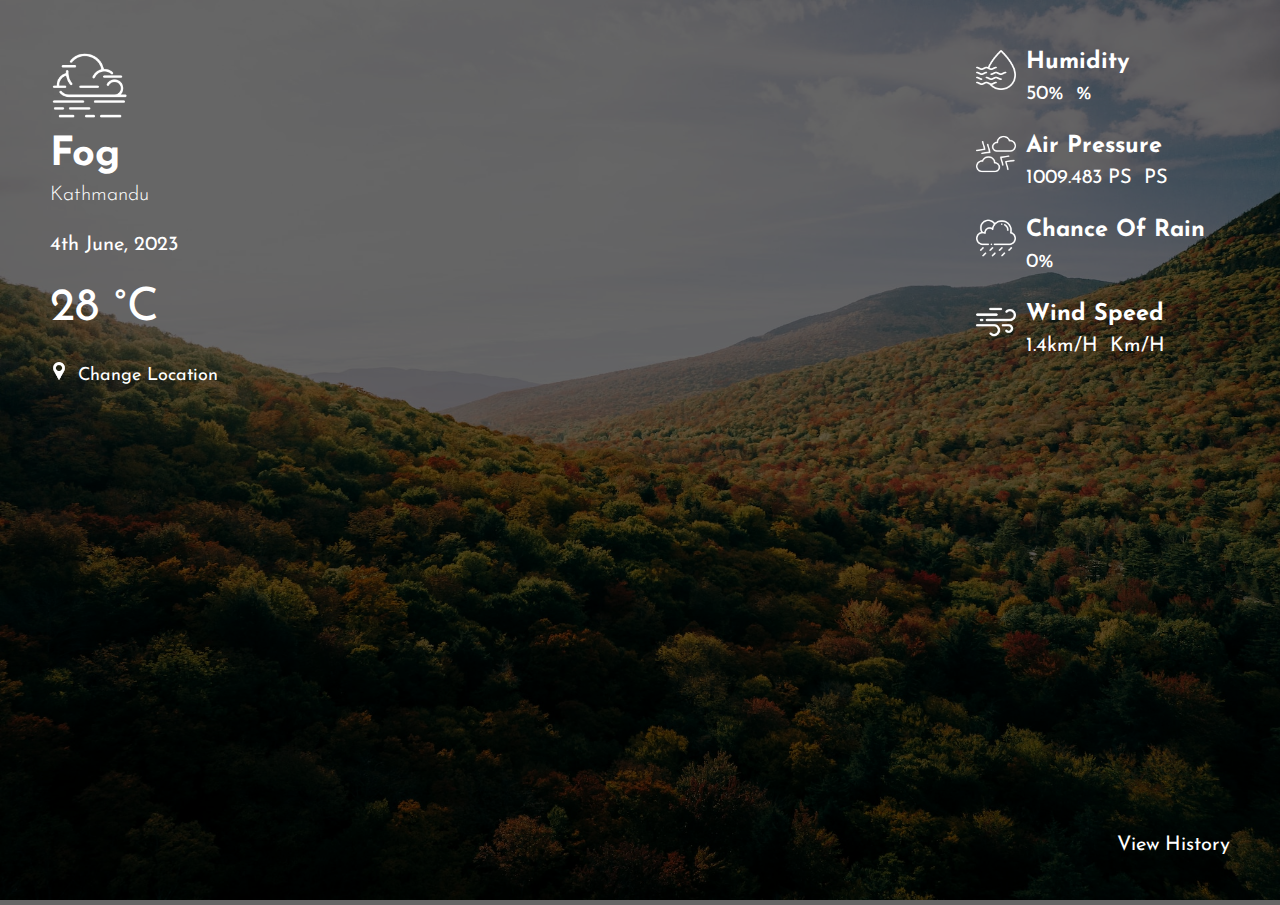
==== index.html @ b2d06ca7 "initial single location" ====
<!DOCTYPE html>
<html>
    <head>
        <meta charset="utf-8">
        <meta http-equiv="X-UA-Compatible" content="IE=edge">
        <title></title>
        <meta name="description" content="">
        <!-- google font -->
        <link rel="preconnect" href="https://fonts.googleapis.com">
<link rel="preconnect" href="https://fonts.gstatic.com" crossorigin>
<link href="https://fonts.googleapis.com/css2?family=Josefin+Sans:wght@300;400;600;700&display=swap" rel="stylesheet">
        <meta name="viewport" content="width=device-width, initial-scale=1">
        <link rel="stylesheet" href="style.css">
    </head>
    <body>
        <header>
            onecall API 
        </header>
        <main>
            <section class="ph-backgorund">
                <img src="img/banner.jpg" alt="">
            </section>
            <section class="ph-main">
                <div class="ph-main__summary">
                    <div class="ph-main__head">
                        <img src="img/fog.png" alt="">
                        <div class="ph-main__head--content">
                            <h1 id="ph-current-weather">
                                fog
                            </h1>
                            <h2 id="ph-current-location">    
                                Kathmandu
                            </h2>
                            <span id="ph-date">4th June, 2023</span>

                            
                        </div>
                    </div>
                    <div class="ph-main__content">
                        <p id="ph-current-temp">
                            28 
                        </p>
                        <a href="javascript:void(0)" id="ph-search-trigger"><img src="img/pin.png" alt="">Change Location</a>
                        <form action="" class="ph-hide">
                            <input type="text">
                            <input type="submit">
                        </form>
                    </div>
                    <div class="ph-main__detail">
                        <div class="ph-main__detail--item">
                            <div class="ph-main__detail--icon">
                                <img src="img/humidity.png" alt="">
                            </div>
                            <div class="ph-main__detail--content">
                                <h3>
                                    Humidity
                                </h3>
                                <p id="humidity">
                                    50%
                                </p>
                            </div>
                        </div>
                        <div class="ph-main__detail--item">
                            <div class="ph-main__detail--icon">
                                <img src="img/pressure.png" alt="">
                            </div>
                            <div class="ph-main__detail--content">
                                <h3>
                                    Air Pressure
                                </h3>
                                <p id="air-pressure">
                                    1009.483 PS
                                </p>
                            </div>
                        </div>
                        <div class="ph-main__detail--item">
                            <div class="ph-main__detail--icon">
                                <img src="img/slight-rain.png" alt="">
                            </div>
                            <div class="ph-main__detail--content">
                                <h3>
                                    Chance of Rain
                                </h3>
                                <p id="rain">
                                    0%
                                </p>
                            </div>
                        </div>
                        <div class="ph-main__detail--item">
                            <div class="ph-main__detail--icon">
                                <img src="img/wind.png" alt="">
                            </div>
                            <div class="ph-main__detail--content">
                                <h3>
                                    Wind Speed
                                </h3>
                                <p id="wind-speed">
                                    1.4km/h
                                </p>
                            </div>
                        </div>
                    </div>
                </div>
                <div class="ph-history">
                    <a href="javascript:void(0)" id="ph-history-trigger">View History</a>
                    <div class="ph-history__wrapper">
                        <div class="ph-history__item">
                            
                        </div>
                    </div>
                </div>
            </section>
        </main>
        <footer>

        </footer>
        <script src="main.js"></script>
    </body>
</html>

<!-- naming>> UID_NAME. -->
<!-- uml digram >> collected pdf prefered with naming convetion or indivisual png file -->
<!-- API key needs to be your own -->
---- style.css ----
@charset "UTF-8";
body {
  margin: 0;
  color: #fff;
  text-transform: capitalize;
  font-family: 'Josefin Sans', sans-serif;
  font-size: 20px;
}

header {
  display: none;
}

h1,
h2,
h3,
h4,
p {
  margin: 0;
}

.ph-hide {
  display: none;
}

a {
  color: #fff;
  text-decoration: none;
}

a:hover {
  text-decoration: none;
}

img {
  width: 100%;
  height: auto;
}

main {
  position: relative;
}

.ph-backgorund {
  position: relative;
  overflow: hidden;
}

.ph-backgorund img {
  height: 100vh;
  width: 100vw;
}

.ph-backgorund::after {
  content: "";
  position: absolute;
  top: 0;
  left: 0;
  height: 100%;
  width: 100%;
  background-color: rgba(0, 0, 0, 0.6);
}

.ph-main {
  position: absolute;
  z-index: 2;
  top: 0px;
  left: 0px;
  height: 100%;
  width: 100%;
}

.ph-main__summary {
  width: calc(100vw - 75px);
  top: 50px;
  left: 50px;
  position: absolute;
}

.ph-main__head img {
  width: 80px;
}

.ph-main__detail {
  position: absolute;
  right: 50px;
  top: 0;
}

.ph-main__detail h3 {
  margin-bottom: 10px;
}

.ph-main__detail--item {
  display: -webkit-box;
  display: -ms-flexbox;
  display: flex;
  gap: 10px;
}

.ph-main__detail--item:not(:first-of-type) {
  margin-top: 30px;
}

.ph-main__detail--icon {
  width: 40px;
}

.ph-history {
  position: absolute;
  bottom: 50px;
  right: 50px;
}

#ph-search-trigger {
  font-size: 18px;
  margin-top: 30px;
}

#ph-search-trigger img {
  width: 18px;
  margin-right: 10px;
}

#ph-current-location {
  font-weight: 300;
  font-size: 20px;
  margin: 10px 0 30px;
}

#ph-current-location span {
  display: block;
  margin-top: 10px;
}

#ph-current-temp {
  position: relative;
  font-size: 46px;
  margin: 30px 0;
}

#ph-current-temp:after {
  content: " °C";
}

#humidity:after,
#air-pressure:after,
#wind-speed:after {
  margin-left: 6px;
}

#humidity:after {
  content: "%";
}

#air-pressure:after {
  content: "PS";
}

#wind-speed:after {
  content: "km/h";
}
/*# sourceMappingURL=style.css.map */
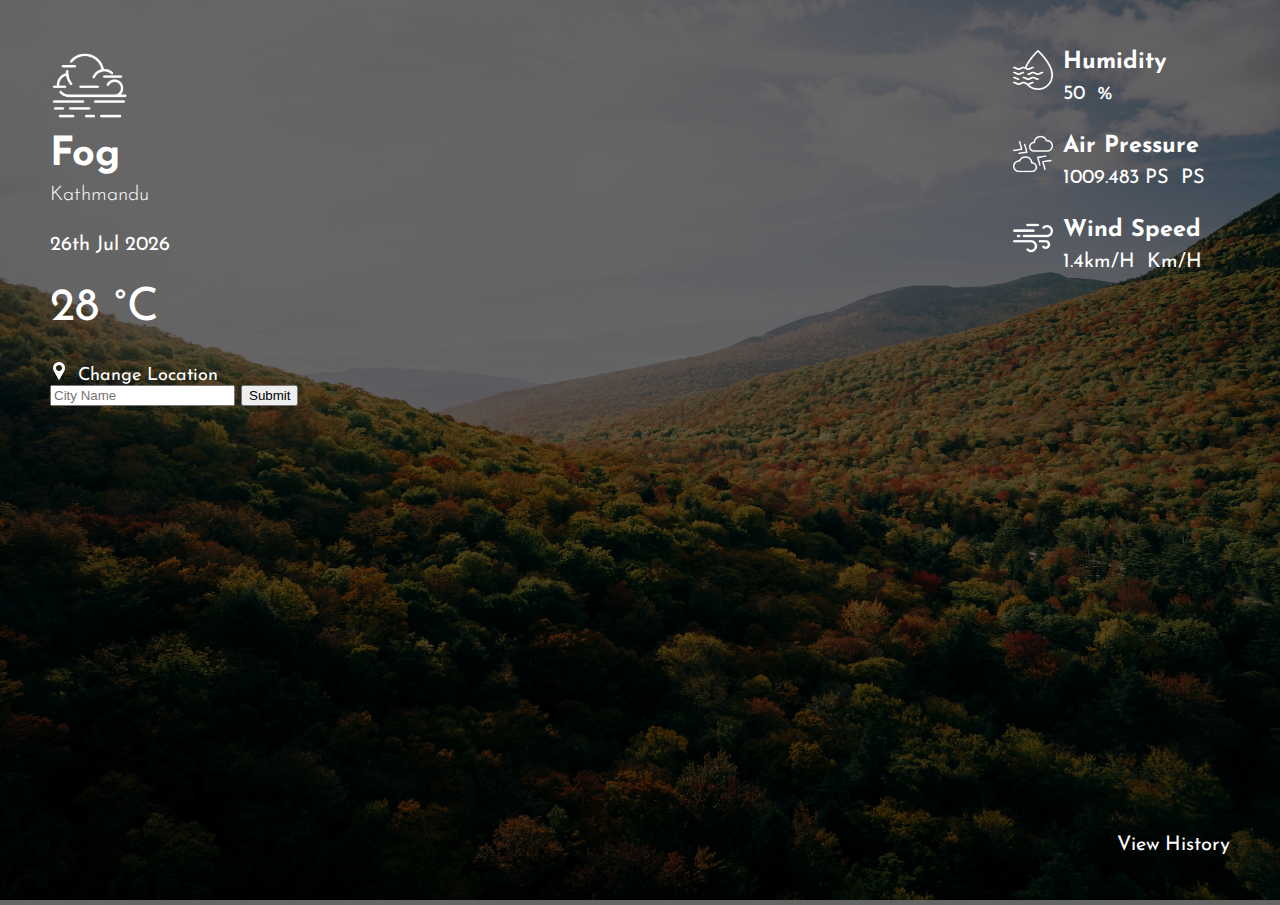
==== commit 15db4e9b: "phase 1.1" ====
--- a/index.html
+++ b/index.html
@@ -23,7 +23,7 @@
             <section class="ph-main">
                 <div class="ph-main__summary">
                     <div class="ph-main__head">
-                        <img src="img/fog.png" alt="">
+                        <img class="ph-main__weather-icon" src="img/fog.png" alt="">
                         <div class="ph-main__head--content">
                             <h1 id="ph-current-weather">
                                 fog
@@ -41,8 +41,8 @@
                             28 
                         </p>
                         <a href="javascript:void(0)" id="ph-search-trigger"><img src="img/pin.png" alt="">Change Location</a>
-                        <form action="" class="ph-hide">
-                            <input type="text">
+                        <form name="search" class="" id="ph-search__wrapper">
+                            <input type="text" placeholder="City Name" name="cityName">
                             <input type="submit">
                         </form>
                     </div>
@@ -56,7 +56,7 @@
                                     Humidity
                                 </h3>
                                 <p id="humidity">
-                                    50%
+                                    50
                                 </p>
                             </div>
                         </div>
@@ -70,19 +70,6 @@
                                 </h3>
                                 <p id="air-pressure">
                                     1009.483 PS
-                                </p>
-                            </div>
-                        </div>
-                        <div class="ph-main__detail--item">
-                            <div class="ph-main__detail--icon">
-                                <img src="img/slight-rain.png" alt="">
-                            </div>
-                            <div class="ph-main__detail--content">
-                                <h3>
-                                    Chance of Rain
-                                </h3>
-                                <p id="rain">
-                                    0%
                                 </p>
                             </div>
                         </div>
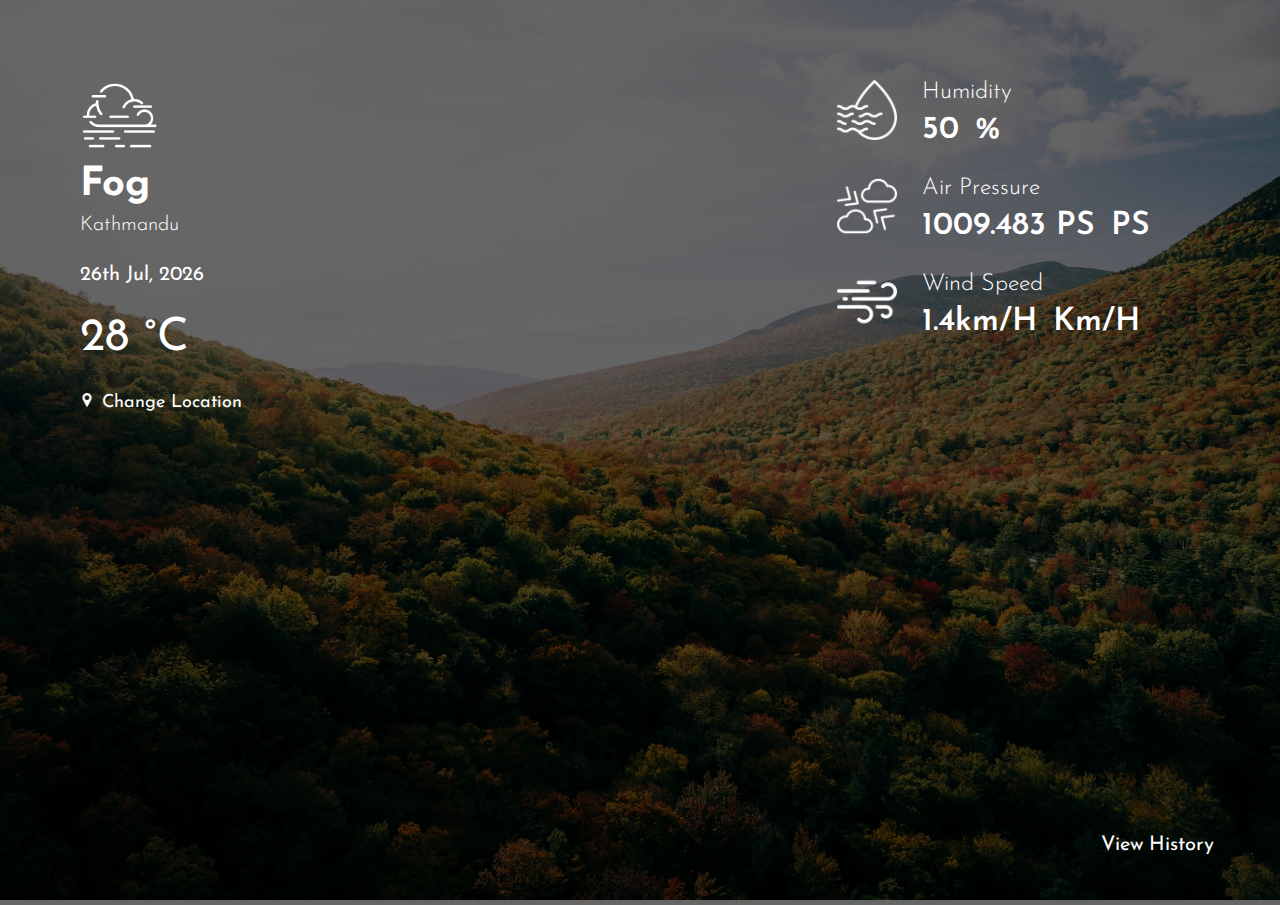
==== commit e6237485: "Final Submittion" ====
--- a/index.html
+++ b/index.html
@@ -23,7 +23,7 @@
             <section class="ph-main">
                 <div class="ph-main__summary">
                     <div class="ph-main__head">
-                        <img class="ph-main__weather-icon" src="img/fog.png" alt="">
+                        <img id="ph-main__weather-icon" src="img/fog.png" alt="">
                         <div class="ph-main__head--content">
                             <h1 id="ph-current-weather">
                                 fog
@@ -40,11 +40,16 @@
                         <p id="ph-current-temp">
                             28 
                         </p>
-                        <a href="javascript:void(0)" id="ph-search-trigger"><img src="img/pin.png" alt="">Change Location</a>
-                        <form name="search" class="" id="ph-search__wrapper">
-                            <input type="text" placeholder="City Name" name="cityName">
-                            <input type="submit">
-                        </form>
+                        <div class="ph-form__wrapper">
+                            <a href="javascript:void(0)" id="ph-search-trigger">
+                                <img src="img/pin.png" alt="">
+                                <span>Change Location</span>
+                            </a>
+                            <form name="search" class="" id="ph-search__wrapper">
+                                <input type="text" placeholder="City Name" name="cityName">
+                                <input type="submit">
+                            </form>
+                        </div>
                     </div>
                     <div class="ph-main__detail">
                         <div class="ph-main__detail--item">
@@ -88,11 +93,16 @@
                         </div>
                     </div>
                 </div>
-                <div class="ph-history">
+                <div class="ph-history ph">
                     <a href="javascript:void(0)" id="ph-history-trigger">View History</a>
-                    <div class="ph-history__wrapper">
-                        <div class="ph-history__item">
-                            
+                    <div class="ph-history__container">
+                        <!-- <span id="ph-history-location"></span> -->
+                        <div class="ph-history__wrapper">
+                            <div class="ph-history__item">
+                                <div class="date">
+
+                                </div>
+                            </div>
                         </div>
                     </div>
                 </div>
@@ -101,6 +111,7 @@
         <footer>
 
         </footer>
+        <script src="https://code.jquery.com/jquery-3.6.0.min.js"></script>
         <script src="main.js"></script>
     </body>
 </html>
--- a/style.css
+++ b/style.css
@@ -47,8 +47,11 @@
 }
 
 .ph-backgorund img {
-  height: 100vh;
+  height: 100%;
   width: 100vw;
+  max-height: 100vh;
+  -o-object-fit: cover;
+     object-fit: cover;
 }
 
 .ph-backgorund::after {
@@ -71,9 +74,9 @@
 }
 
 .ph-main__summary {
-  width: calc(100vw - 75px);
-  top: 50px;
-  left: 50px;
+  width: calc(100vw - 10rem);
+  top: 5rem;
+  left: 5rem;
   position: absolute;
 }
 
@@ -89,6 +92,7 @@
 
 .ph-main__detail h3 {
   margin-bottom: 10px;
+  font-weight: 300;
 }
 
 .ph-main__detail--item {
@@ -103,7 +107,13 @@
 }
 
 .ph-main__detail--icon {
-  width: 40px;
+  width: 60px;
+  margin-right: 15px;
+}
+
+.ph-main__detail--content p {
+  font-weight: 600;
+  font-size: 32px;
 }
 
 .ph-history {
@@ -114,12 +124,17 @@
 
 #ph-search-trigger {
   font-size: 18px;
-  margin-top: 30px;
 }
 
 #ph-search-trigger img {
-  width: 18px;
-  margin-right: 10px;
+  width: 14px;
+  margin-right: 2px;
+}
+
+#ph-search-trigger.active ~ #ph-search__wrapper {
+  opacity: 1;
+  visibility: visible;
+  top: 10px;
 }
 
 #ph-current-location {
@@ -160,4 +175,67 @@
 #wind-speed:after {
   content: "km/h";
 }
+
+.ph-form__wrapper {
+  width: 200px;
+}
+
+#ph-search__wrapper {
+  position: relative;
+  display: inline-block;
+  width: 200px;
+  top: 15px;
+  -webkit-transition: all .5s;
+  transition: all .5s;
+  opacity: 0;
+  visibility: hidden;
+}
+
+#ph-search__wrapper:after {
+  content: "";
+  position: absolute;
+  top: 50%;
+  right: 14px;
+  -webkit-transform: translateY(-50%);
+          transform: translateY(-50%);
+  background-image: url("img/search.png");
+  background-size: contain;
+  height: 16px;
+  width: 16px;
+  z-index: 2;
+}
+
+input[type=text] {
+  padding: 8px 12px;
+  outline: 0;
+  border: 1px solid transparent;
+  font-weight: 600;
+}
+
+input[type=text]:focus, input[type=text]:active {
+  border-color: lime;
+}
+
+input[type=submit] {
+  position: absolute;
+  top: 0;
+  right: 0;
+  font-size: 0;
+  background-color: transparent;
+  border: 0;
+  height: 33px;
+  width: 33px;
+  z-index: 3;
+}
+
+#ph-history-trigger {
+  padding: 8px 15px;
+  border: 1px solid transparent;
+  -webkit-transition: all .5s;
+  transition: all .5s;
+}
+
+#ph-history-trigger:hover {
+  border-color: #fff;
+}
 /*# sourceMappingURL=style.css.map */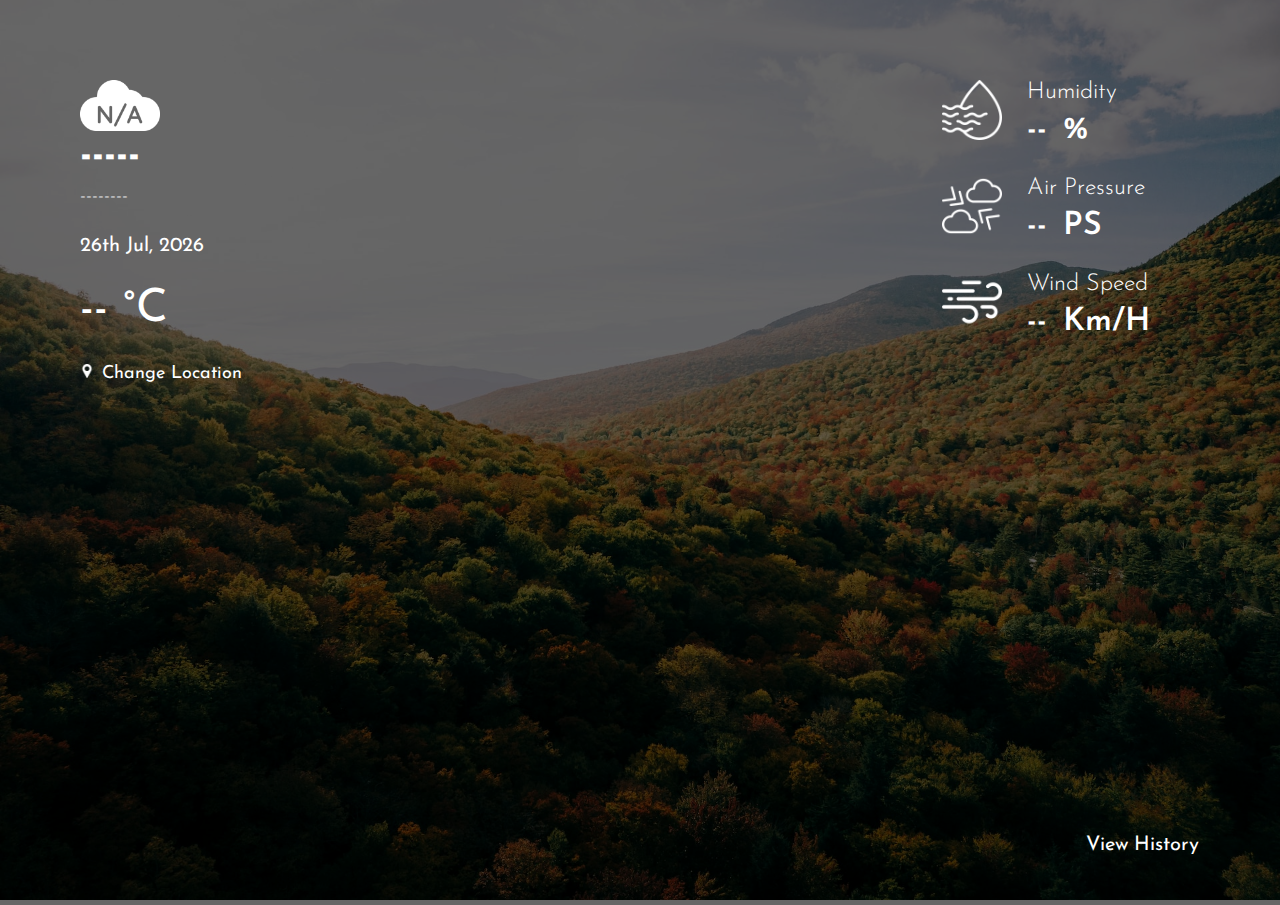
==== commit 9509c09b: "Final phase 1 - issues fixed" ====
--- a/index.html
+++ b/index.html
@@ -23,22 +23,22 @@
             <section class="ph-main">
                 <div class="ph-main__summary">
                     <div class="ph-main__head">
-                        <img id="ph-main__weather-icon" src="img/fog.png" alt="">
+                        <img id="ph-main__weather-icon" src="img/icon/default.png" alt="">
                         <div class="ph-main__head--content">
                             <h1 id="ph-current-weather">
-                                fog
+                                -----
                             </h1>
                             <h2 id="ph-current-location">    
-                                Kathmandu
+                                --------
                             </h2>
-                            <span id="ph-date">4th June, 2023</span>
+                            <span id="ph-date"></span>
 
                             
                         </div>
                     </div>
                     <div class="ph-main__content">
                         <p id="ph-current-temp">
-                            28 
+                            -- 
                         </p>
                         <div class="ph-form__wrapper">
                             <a href="javascript:void(0)" id="ph-search-trigger">
@@ -61,7 +61,7 @@
                                     Humidity
                                 </h3>
                                 <p id="humidity">
-                                    50
+                                    --
                                 </p>
                             </div>
                         </div>
@@ -74,7 +74,7 @@
                                     Air Pressure
                                 </h3>
                                 <p id="air-pressure">
-                                    1009.483 PS
+                                    --
                                 </p>
                             </div>
                         </div>
@@ -87,7 +87,7 @@
                                     Wind Speed
                                 </h3>
                                 <p id="wind-speed">
-                                    1.4km/h
+                                    --
                                 </p>
                             </div>
                         </div>
--- a/style.css
+++ b/style.css
@@ -229,7 +229,7 @@
 }
 
 #ph-history-trigger {
-  padding: 8px 15px;
+  padding: 12px 30px;
   border: 1px solid transparent;
   -webkit-transition: all .5s;
   transition: all .5s;
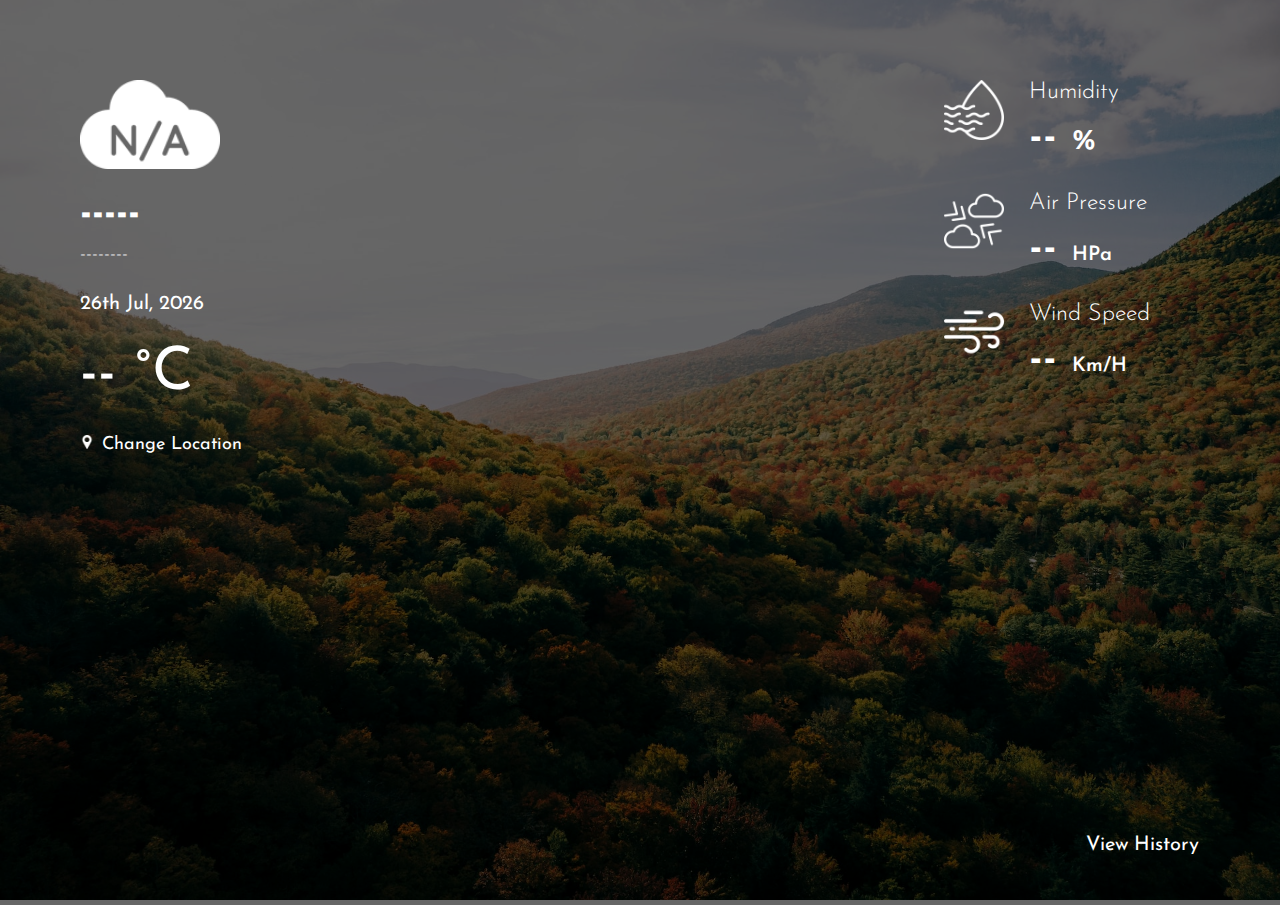
==== commit bc50e8e7: "Add files via upload" ====
--- a/index.html
+++ b/index.html
@@ -3,57 +3,69 @@
     <head>
         <meta charset="utf-8">
         <meta http-equiv="X-UA-Compatible" content="IE=edge">
-        <title></title>
-        <meta name="description" content="">
+        <title>Weather Web App</title>
+        <meta name="description" content="Name: Prabin Maharjan">
+        <meta name="description" content="UID: 2358823">
         <!-- google font -->
         <link rel="preconnect" href="https://fonts.googleapis.com">
-<link rel="preconnect" href="https://fonts.gstatic.com" crossorigin>
-<link href="https://fonts.googleapis.com/css2?family=Josefin+Sans:wght@300;400;600;700&display=swap" rel="stylesheet">
+        <link rel="preconnect" href="https://fonts.gstatic.com" crossorigin>
+        <link href="https://fonts.googleapis.com/css2?family=Josefin+Sans:wght@300;400;600;700&display=swap" rel="stylesheet">
         <meta name="viewport" content="width=device-width, initial-scale=1">
         <link rel="stylesheet" href="style.css">
     </head>
     <body>
-        <header>
-            onecall API 
-        </header>
         <main>
+            <!-- Background Image in final complition will change with the weather conditions -->
             <section class="ph-backgorund">
                 <img src="img/banner.jpg" alt="">
             </section>
             <section class="ph-main">
+                <!-- All contents are inside the ph-main__summary-->
                 <div class="ph-main__summary">
+                    <!-- content devided into 2 parts with classes ph-main__head and ph-main__content-->
                     <div class="ph-main__head">
+                        <!-- icon as per weather condition -->
                         <img id="ph-main__weather-icon" src="img/icon/default.png" alt="">
                         <div class="ph-main__head--content">
+                            <!-- weather condition from JS-->
                             <h1 id="ph-current-weather">
                                 -----
                             </h1>
+                            <!-- weather location from JS-->
                             <h2 id="ph-current-location">    
                                 --------
                             </h2>
+                            <!-- Current date from JS-->
                             <span id="ph-date"></span>
 
                             
                         </div>
                     </div>
                     <div class="ph-main__content">
+                        <!-- weather temprature from JS-->
                         <p id="ph-current-temp">
                             -- 
                         </p>
                         <div class="ph-form__wrapper">
+                            <!-- click event called in js using id -->
                             <a href="javascript:void(0)" id="ph-search-trigger">
                                 <img src="img/pin.png" alt="">
                                 <span>Change Location</span>
                             </a>
+                            <!-- form hidden by default and shown to user on click of above event -->
                             <form name="search" class="" id="ph-search__wrapper">
+                                <!-- input type text is where city name is entered -->
                                 <input type="text" placeholder="City Name" name="cityName">
+                                <!-- on click submit or enter the form sends the content on the text field to js -->
                                 <input type="submit">
                             </form>
                         </div>
                     </div>
                     <div class="ph-main__detail">
+                        <!-- content divided into 3 parts with same class names "ph-main__detail--item"-->
                         <div class="ph-main__detail--item">
                             <div class="ph-main__detail--icon">
+                                <!-- icon for humidity which will remain unchanged -->
                                 <img src="img/humidity.png" alt="">
                             </div>
                             <div class="ph-main__detail--content">
@@ -67,6 +79,7 @@
                         </div>
                         <div class="ph-main__detail--item">
                             <div class="ph-main__detail--icon">
+                                <!-- icon for Air Pressure which will remain unchanged -->
                                 <img src="img/pressure.png" alt="">
                             </div>
                             <div class="ph-main__detail--content">
@@ -80,6 +93,7 @@
                         </div>
                         <div class="ph-main__detail--item">
                             <div class="ph-main__detail--icon">
+                                <!-- icon for Wind Speed which will remain unchanged -->
                                 <img src="img/wind.png" alt="">
                             </div>
                             <div class="ph-main__detail--content">
@@ -94,23 +108,21 @@
                     </div>
                 </div>
                 <div class="ph-history ph">
+                    <!-- History will be added later on for now a dummy button -->
                     <a href="javascript:void(0)" id="ph-history-trigger">View History</a>
                     <div class="ph-history__container">
                         <!-- <span id="ph-history-location"></span> -->
-                        <div class="ph-history__wrapper">
+                        <!-- <div class="ph-history__wrapper">
                             <div class="ph-history__item">
                                 <div class="date">
 
                                 </div>
                             </div>
-                        </div>
+                        </div> -->
                     </div>
                 </div>
             </section>
         </main>
-        <footer>
-
-        </footer>
         <script src="https://code.jquery.com/jquery-3.6.0.min.js"></script>
         <script src="main.js"></script>
     </body>
--- a/style.css
+++ b/style.css
@@ -47,11 +47,11 @@
 }
 
 .ph-backgorund img {
-  height: 100%;
+  height: 100vh;
   width: 100vw;
-  max-height: 100vh;
   -o-object-fit: cover;
      object-fit: cover;
+  min-height: 550px;
 }
 
 .ph-backgorund::after {
@@ -64,6 +64,10 @@
   background-color: rgba(0, 0, 0, 0.6);
 }
 
+#ph-main__weather-icon {
+  margin-bottom: 20px;
+}
+
 .ph-main {
   position: absolute;
   z-index: 2;
@@ -81,7 +85,7 @@
 }
 
 .ph-main__head img {
-  width: 80px;
+  width: 140px;
 }
 
 .ph-main__detail {
@@ -113,7 +117,7 @@
 
 .ph-main__detail--content p {
   font-weight: 600;
-  font-size: 32px;
+  font-size: 46px;
 }
 
 .ph-history {
@@ -150,7 +154,7 @@
 
 #ph-current-temp {
   position: relative;
-  font-size: 46px;
+  font-size: 60px;
   margin: 30px 0;
 }
 
@@ -161,15 +165,20 @@
 #humidity:after,
 #air-pressure:after,
 #wind-speed:after {
-  margin-left: 6px;
+  font-size: 20px;
+}
+
+#humidity {
+  position: relative;
 }
 
 #humidity:after {
   content: "%";
+  font-size: 30px;
 }
 
 #air-pressure:after {
-  content: "PS";
+  content: "hPa";
 }
 
 #wind-speed:after {
@@ -208,8 +217,27 @@
 input[type=text] {
   padding: 8px 12px;
   outline: 0;
-  border: 1px solid transparent;
+  border: 0;
+  border-bottom: 1px solid #fff;
   font-weight: 600;
+  background: transparent;
+  color: #fff;
+}
+
+input[type=text]::-webkit-input-placeholder {
+  color: #fff;
+}
+
+input[type=text]:-ms-input-placeholder {
+  color: #fff;
+}
+
+input[type=text]::-ms-input-placeholder {
+  color: #fff;
+}
+
+input[type=text]::placeholder {
+  color: #fff;
 }
 
 input[type=text]:focus, input[type=text]:active {
@@ -238,4 +266,53 @@
 #ph-history-trigger:hover {
   border-color: #fff;
 }
-/*# sourceMappingURL=style.css.map */+
+@media screen and (max-width: 991px) {
+  .ph-main__head img {
+    width: 100px;
+  }
+  .ph-main__summary {
+    top: 2.5rem;
+    left: 2.5rem;
+    width: calc(100vw - 5rem);
+  }
+  .ph-main__detail--content p {
+    font-size: 36px;
+  }
+}
+
+@media screen and (max-width: 767px) {
+  .ph-main__detail {
+    position: static;
+  }
+  .ph-form__wrapper {
+    position: absolute;
+    top: 0;
+    right: 0;
+  }
+}
+
+@media screen and (max-width: 575px) {
+  .ph-main__summary {
+    top: 10rem;
+  }
+  .ph-form__wrapper {
+    position: absolute;
+    top: -5rem;
+    right: auto;
+    left: 0;
+  }
+  #ph-current-temp {
+    font-size: 46px;
+  }
+  .ph-main__detail h3 {
+    font-size: 20px;
+  }
+  .ph-main__detail--content p {
+    font-size: 28px;
+  }
+  .ph-main__detail--icon {
+    width: 50px;
+  }
+}
+/*# sourceMappingURL=2358823_Prabin-Maharjan.css.map */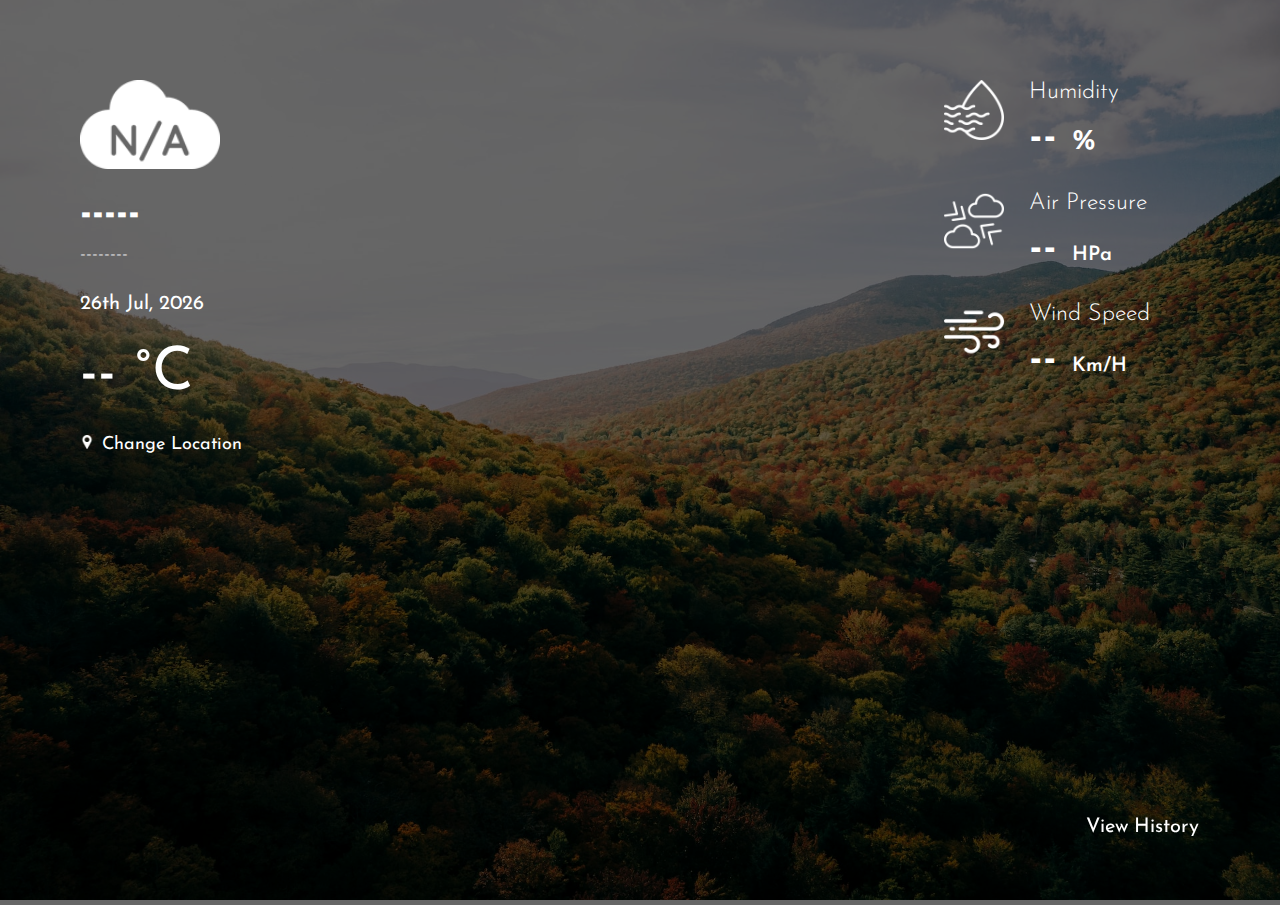
==== commit e2ecb018: "Update index.html" ====
--- a/index.html
+++ b/index.html
@@ -11,7 +11,7 @@
         <link rel="preconnect" href="https://fonts.gstatic.com" crossorigin>
         <link href="https://fonts.googleapis.com/css2?family=Josefin+Sans:wght@300;400;600;700&display=swap" rel="stylesheet">
         <meta name="viewport" content="width=device-width, initial-scale=1">
-        <link rel="stylesheet" href="style.css">
+        <link rel="stylesheet" href="2358823_Prabin-Maharjan.css">
     </head>
     <body>
         <main>
@@ -124,10 +124,10 @@
             </section>
         </main>
         <script src="https://code.jquery.com/jquery-3.6.0.min.js"></script>
-        <script src="main.js"></script>
+        <script src="2358823_Prabin-Maharjan.js"></script>
     </body>
 </html>
 
 <!-- naming>> UID_NAME. -->
 <!-- uml digram >> collected pdf prefered with naming convetion or indivisual png file -->
-<!-- API key needs to be your own -->+<!-- API key needs to be your own -->
--- a/2358823_Prabin-Maharjan.css
+++ b/2358823_Prabin-Maharjan.css
@@ -0,0 +1,456 @@
+@charset "UTF-8";
+body {
+  margin: 0;
+  color: #fff;
+  text-transform: capitalize;
+  font-family: 'Josefin Sans', sans-serif;
+  font-size: 20px;
+}
+
+header {
+  display: none;
+}
+
+h1,
+h2,
+h3,
+h4,
+p {
+  margin: 0;
+}
+
+.ph-hide {
+  display: none;
+}
+
+a {
+  color: #fff;
+  text-decoration: none;
+}
+
+a:hover {
+  text-decoration: none;
+}
+
+img {
+  width: 100%;
+  height: auto;
+}
+
+main {
+  position: relative;
+}
+
+.ph-backgorund {
+  position: relative;
+  overflow: hidden;
+}
+
+.ph-backgorund img {
+  height: 100vh;
+  width: 100vw;
+  -o-object-fit: cover;
+     object-fit: cover;
+  min-height: 550px;
+}
+
+.ph-backgorund::after {
+  content: "";
+  position: absolute;
+  top: 0;
+  left: 0;
+  height: 100%;
+  width: 100%;
+  background-color: rgba(0, 0, 0, 0.6);
+}
+
+#ph-main__weather-icon {
+  margin-bottom: 20px;
+}
+
+.ph-main {
+  position: absolute;
+  z-index: 2;
+  top: 0px;
+  left: 0px;
+  height: 100%;
+  width: 100%;
+}
+
+.ph-main__summary {
+  width: calc(100vw - 10rem);
+  top: 5rem;
+  left: 5rem;
+  position: absolute;
+}
+
+.ph-main__head img {
+  width: 140px;
+}
+
+.ph-main__detail {
+  position: absolute;
+  right: 50px;
+  top: 0;
+}
+
+.ph-main__detail h3 {
+  margin-bottom: 10px;
+  font-weight: 300;
+}
+
+.ph-main__detail--item {
+  display: -webkit-box;
+  display: -ms-flexbox;
+  display: flex;
+  gap: 10px;
+}
+
+.ph-main__detail--item:not(:first-of-type) {
+  margin-top: 30px;
+}
+
+.ph-main__detail--icon {
+  width: 60px;
+  margin-right: 15px;
+}
+
+.ph-main__detail--content p {
+  font-weight: 600;
+  font-size: 46px;
+}
+
+.ph-history {
+  position: absolute;
+  bottom: 50px;
+  right: 50px;
+}
+
+#ph-search-trigger {
+  font-size: 18px;
+}
+
+#ph-search-trigger img {
+  width: 14px;
+  margin-right: 2px;
+}
+
+#ph-search-trigger.active ~ #ph-search__wrapper {
+  opacity: 1;
+  visibility: visible;
+  top: 10px;
+}
+
+#ph-current-location {
+  font-weight: 300;
+  font-size: 20px;
+  margin: 10px 0 30px;
+}
+
+#ph-current-location span {
+  display: block;
+  margin-top: 10px;
+}
+
+#ph-current-temp {
+  position: relative;
+  font-size: 60px;
+  margin: 30px 0;
+}
+
+#ph-current-temp:after {
+  content: " °C";
+}
+
+#humidity:after,
+#air-pressure:after,
+#wind-speed:after {
+  font-size: 20px;
+}
+
+#humidity {
+  position: relative;
+}
+
+#humidity:after {
+  content: "%";
+  font-size: 30px;
+}
+
+#air-pressure:after {
+  content: "hPa";
+}
+
+#wind-speed:after {
+  content: "km/h";
+}
+
+.ph-form__wrapper {
+  width: 200px;
+}
+
+#ph-search__wrapper {
+  position: relative;
+  display: inline-block;
+  width: 200px;
+  top: 15px;
+  -webkit-transition: all .5s;
+  transition: all .5s;
+  opacity: 0;
+  visibility: hidden;
+}
+
+#ph-search__wrapper:after {
+  content: "";
+  position: absolute;
+  top: 50%;
+  right: 14px;
+  -webkit-transform: translateY(-50%);
+          transform: translateY(-50%);
+  background-image: url("https://hudeopra.github.io/open-weather-api/img/search.png");
+  background-size: contain;
+  height: 16px;
+  width: 16px;
+  z-index: 2;
+}
+
+input[type=text] {
+  padding: 8px 12px;
+  outline: 0;
+  border: 0;
+  border-bottom: 1px solid #fff;
+  font-weight: 600;
+  background: transparent;
+  color: #fff;
+}
+
+input[type=text]::-webkit-input-placeholder {
+  color: #fff;
+}
+
+input[type=text]:-ms-input-placeholder {
+  color: #fff;
+}
+
+input[type=text]::-ms-input-placeholder {
+  color: #fff;
+}
+
+input[type=text]::placeholder {
+  color: #fff;
+}
+
+input[type=text]:focus, input[type=text]:active {
+  border-color: lime;
+}
+
+input[type=submit] {
+  position: absolute;
+  top: 0;
+  right: 0;
+  font-size: 0;
+  background-color: transparent;
+  border: 0;
+  height: 33px;
+  width: 33px;
+  z-index: 3;
+}
+
+#ph-history-trigger {
+  padding: 12px 30px;
+  border: 1px solid transparent;
+  -webkit-transition: all .5s;
+  transition: all .5s;
+  position: fixed;
+  bottom: 50px;
+  right: 50px;
+  z-index: 99;
+}
+
+#ph-history-trigger:hover {
+  border-color: #fff;
+}
+
+@media screen and (max-width: 991px) {
+  .ph-main__head img {
+    width: 100px;
+  }
+  .ph-main__summary {
+    top: 2.5rem;
+    left: 2.5rem;
+    width: calc(100vw - 5rem);
+  }
+  .ph-main__detail--content p {
+    font-size: 36px;
+  }
+}
+
+.ph-hstorypage {
+  background: url();
+}
+
+@media screen and (max-width: 767px) {
+  .ph-main__detail {
+    position: static;
+  }
+  .ph-form__wrapper {
+    position: absolute;
+    top: 0;
+    right: 0;
+  }
+}
+
+@media screen and (max-width: 575px) {
+  .ph-main__summary {
+    top: 10rem;
+  }
+  .ph-form__wrapper {
+    position: absolute;
+    top: -5rem;
+    right: auto;
+    left: 0;
+  }
+  #ph-current-temp {
+    font-size: 46px;
+  }
+  .ph-main__detail h3 {
+    font-size: 20px;
+  }
+  .ph-main__detail--content p {
+    font-size: 28px;
+  }
+  .ph-main__detail--icon {
+    width: 50px;
+  }
+}
+
+#ph-history__wrapper {
+  position: absolute;
+  top: 0;
+  left: 0;
+  z-index: 3;
+  height: 100%;
+  width: 100%;
+  opacity: 0;
+  visibility: hidden;
+  -webkit-transition: all 1s;
+  transition: all 1s;
+}
+
+#ph-history__wrapper.active {
+  opacity: 1;
+  visibility: visible;
+}
+
+#ph-history__wrapper:after {
+  content: "";
+  height: 100%;
+  width: 100%;
+  position: fixed;
+  left: 0;
+  top: 0;
+  background-color: rgba(0, 0, 0, 0.8);
+}
+
+#ph-history {
+  position: absolute;
+  top: 50%;
+  left: 50px;
+  right: 50px;
+  -webkit-transform: translateY(-50%);
+          transform: translateY(-50%);
+  width: calc(100% - 100px);
+  overflow-x: scroll;
+  z-index: 4;
+  display: -webkit-box;
+  display: -ms-flexbox;
+  display: flex;
+  gap: 30px;
+}
+
+#ph-history::-webkit-scrollbar {
+  width: 12px;
+}
+
+#ph-history::-webkit-scrollbar-track {
+  -webkit-box-shadow: inset 0 0 1px 2px #e1e1e1;
+  border-radius: 10px;
+}
+
+#ph-history::-webkit-scrollbar-thumb {
+  border-radius: 10px;
+  -webkit-box-shadow: inset 0 0 6px 5px #00ce1b;
+}
+
+.ph-history__item {
+  color: #000;
+  background-color: #fff;
+  display: block;
+  margin-bottom: 30px;
+  min-width: 200px;
+  padding: 40px 30px;
+  border-radius: 8px;
+}
+
+.ph-history__item p {
+  position: relative;
+}
+
+.ph-history__item p:not(:last-of-type) {
+  margin-bottom: 15px;
+}
+
+.ph-history__item p:first-of-type {
+  font-size: 24px;
+  font-weight: 600;
+}
+
+.ph-history__item p:nth-of-type(n):before {
+  content: "";
+  position: absolute;
+  left: -40px;
+    top: -5px;
+  height: 26px;
+  width: 26px;
+  background-size: contain;
+  filter: invert(100%);
+  -webkit-filter: invert(100%);
+}
+
+.ph-history__item p:nth-of-type(3), .ph-history__item p:nth-of-type(4), .ph-history__item p:nth-of-type(5), .ph-history__item p:nth-of-type(6) {
+  margin-left: 40px;
+}
+
+.ph-history__item p:nth-of-type(3):before {
+  background-image: url("http://weather-webapp.000.pe/img/temp.png");
+}
+
+.ph-history__item p:nth-of-type(4):before {
+  background-image: url("http://weather-webapp.000.pe/img/humidity.png");
+}
+
+.ph-history__item p:nth-of-type(5):before {
+  background-image: url("http://weather-webapp.000.pe/img/pressure.png");
+}
+
+.ph-history__item p:nth-of-type(6):before {
+  background-image: url("http://weather-webapp.000.pe/img/wind.png");
+}
+
+.ph-text-vertical {
+  -webkit-writing-mode: tb-rl;
+      -ms-writing-mode: tb-rl;
+          writing-mode: tb-rl;
+  -webkit-transform: rotate(-180deg);
+          transform: rotate(-180deg);
+  text-align: center;
+  font-size: 38px;
+  font-weight: bold;
+}
+
+@media screen and (max-width: 1810px) {
+  #ph-history {
+    overflow-x: scroll;
+  }
+}
+/*# sourceMappingURL=2358823_Prabin-Maharjan.css.map */